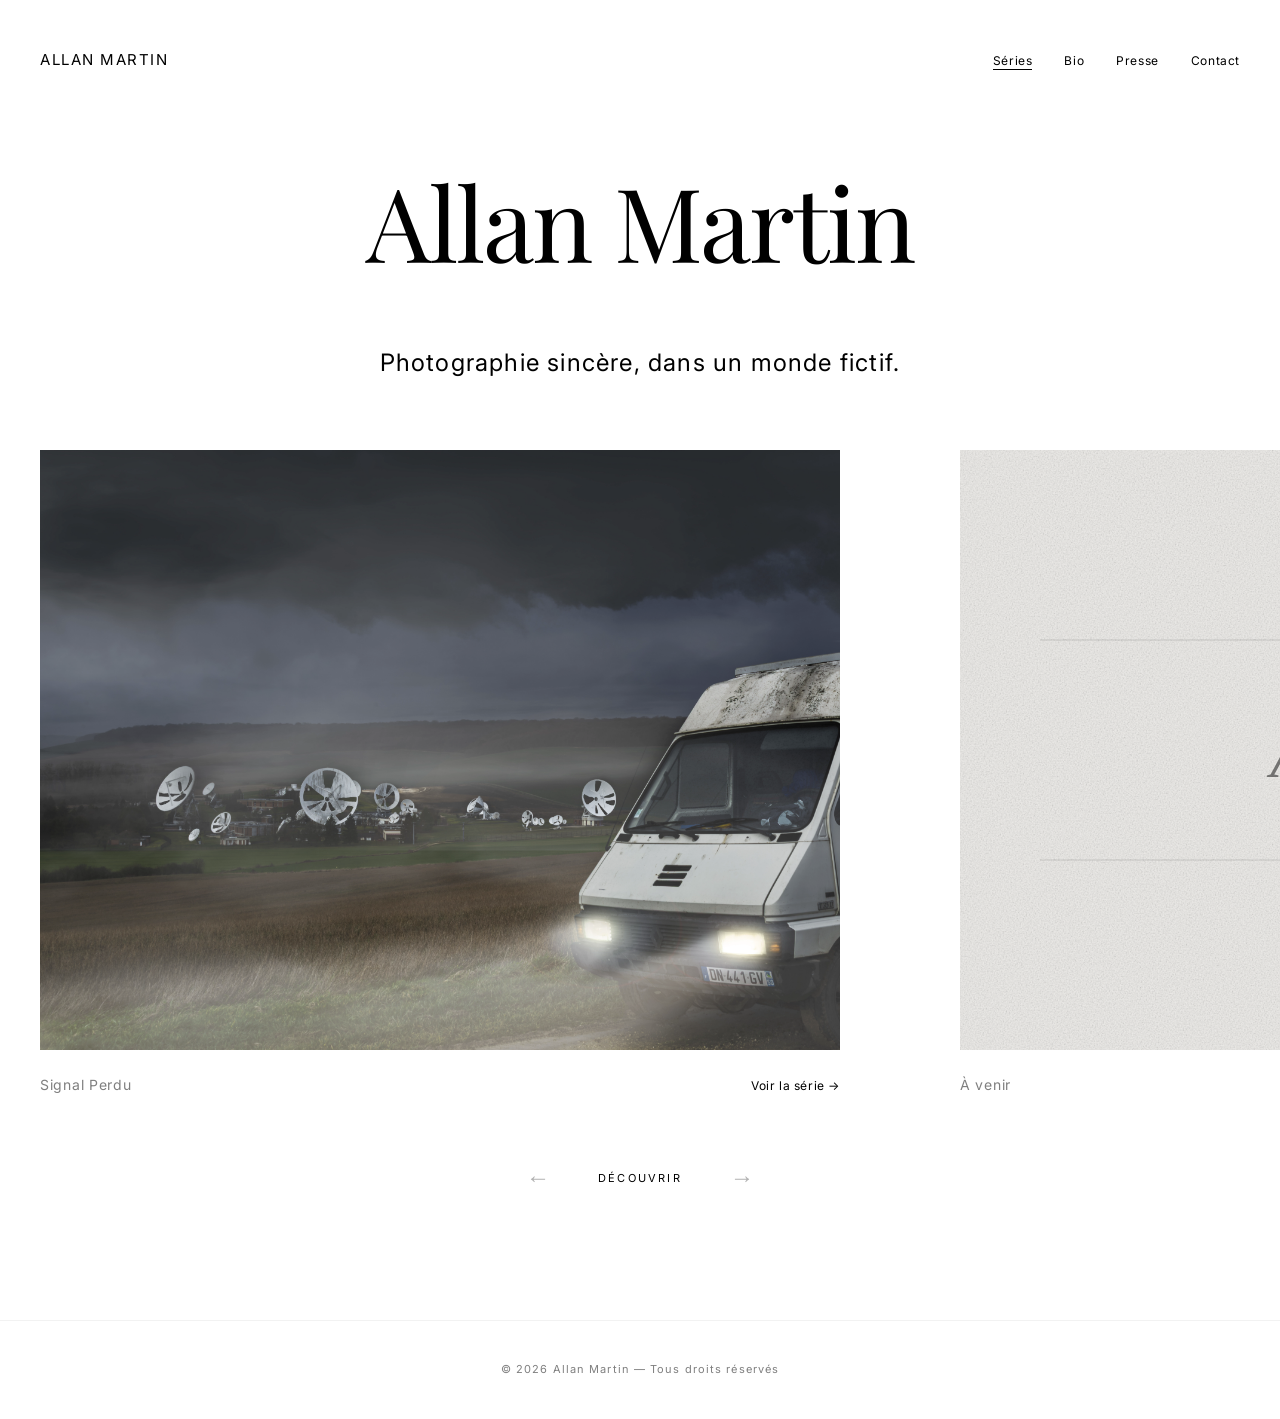
==== index.html @ 407b2964 "Portfolio photographique Allan Martin — version complète - Pages : index, bio, contact, presse, séri" ====
<!DOCTYPE html>
<html lang="fr">
<head>
  <meta charset="UTF-8" />
  <meta name="viewport" content="width=device-width, initial-scale=1.0" />
  <link rel="icon" type="image/svg+xml" href="favicon.svg" />
  <title>Allan Martin — Photographe</title>
  <meta name="description" content="Portfolio photographique d'Allan Martin, photographe normand. Séries en éditions limitées, tirages signés et numérotés." />
  <link rel="canonical" href="https://www.allanmartin.fr/" />

  <!-- Open Graph -->
  <meta property="og:type"        content="website" />
  <meta property="og:url"         content="https://www.allanmartin.fr/" />
  <meta property="og:title"       content="Allan Martin — Photographe" />
  <meta property="og:description" content="Portfolio photographique d'Allan Martin, photographe normand. Séries en éditions limitées, tirages signés et numérotés." />
  <meta property="og:image"       content="https://www.allanmartin.fr/images/Serie01-Signal-Perdu/sentinelle.webp" />
  <meta property="og:locale"      content="fr_FR" />
  <meta property="og:site_name"   content="Allan Martin Photographe" />

  <!-- Twitter Card -->
  <meta name="twitter:card"        content="summary_large_image" />
  <meta name="twitter:title"       content="Allan Martin — Photographe" />
  <meta name="twitter:description" content="Portfolio photographique d'Allan Martin, photographe normand. Séries en éditions limitées, tirages signés et numérotés." />
  <meta name="twitter:image"       content="https://www.allanmartin.fr/images/Serie01-Signal-Perdu/sentinelle.webp" />
  <link rel="preconnect" href="https://fonts.googleapis.com">
  <link rel="preconnect" href="https://fonts.gstatic.com" crossorigin>
  <link href="https://fonts.googleapis.com/css2?family=Inter:wght@300;400;500&family=Playfair+Display:ital,wght@0,400;0,500;0,600;1,400&display=swap" rel="stylesheet">
  <link rel="stylesheet" href="css/style.css" />

  <!-- Données structurées -->
  <script type="application/ld+json">
  {
    "@context": "https://schema.org",
    "@graph": [
      {
        "@type": "Person",
        "@id": "https://www.allanmartin.fr/#person",
        "name": "Allan Martin",
        "jobTitle": "Photographe",
        "url": "https://www.allanmartin.fr/",
        "image": "https://www.allanmartin.fr/images/Serie01-Signal-Perdu/sentinelle.webp",
        "description": "Photographe basé en Normandie, lauréat 2026 de l'aide à la première exposition Surface Sans Cible. Auteur de la série Signal Perdu.",
        "knowsAbout": ["Photographie", "Tirages d'art", "Éditions limitées", "Photographie argentique"]
      },
      {
        "@type": "WebSite",
        "@id": "https://www.allanmartin.fr/#website",
        "name": "Allan Martin Photographe",
        "url": "https://www.allanmartin.fr/",
        "description": "Portfolio photographique d'Allan Martin, photographe normand.",
        "author": { "@id": "https://www.allanmartin.fr/#person" }
      }
    ]
  }
  </script>
</head>
<body>

  <!-- ===== HEADER ===== -->
  <header class="site-header">
    <div class="header-inner">
      <a href="index.html" class="site-logo">Allan Martin</a>
      <button class="nav-toggle" aria-label="Ouvrir le menu" aria-expanded="false">
        <span></span><span></span><span></span>
      </button>
      <nav class="site-nav" role="navigation">
        <ul>
          <li><a href="index.html" class="active">Séries</a></li>
          <li><a href="bio.html">Bio</a></li>
          <li><a href="press.html">Presse</a></li>
          <li><a href="contact.html">Contact</a></li>
        </ul>
      </nav>
    </div>
  </header>

  <!-- ===== HERO ===== -->
  <section class="hero">
    <h1 class="hero-tagline">Allan Martin<br><span style="font-size: clamp(16px, 2vw, 24px); font-family: var(--font-sans); letter-spacing: 0.05em;">Photographie sincère, dans un monde fictif.</span></h1>
  </section>

  <!-- ===== SÉRIES GRID ===== -->
  <main class="series-grid" id="series">
    <!-- Série 1 -->
    <article class="series-item">
      <a href="serie.html?slug=serie-01" class="series-link">
        <div class="series-image-wrap">
          <img
            src="images/Serie01-Signal-Perdu/sentinelle.webp"
            alt="Signal Perdu"
            loading="lazy"
          />
        </div>
        <div class="series-info">
          <h2 class="series-title">Signal Perdu</h2>
          <span class="series-cta">Voir la série</span>
        </div>
      </a>
    </article>

    <!-- Série 02 -->
    <article class="series-item">
      <div class="series-link" style="cursor: default;">
        <div class="series-image-wrap">
          <img
            src="images/series/a-venir.svg"
            alt="Prochaine série — À venir"
            loading="lazy"
          />
        </div>
        <div class="series-info">
          <h2 class="series-title" style="color: var(--color-muted);">À venir</h2>
          <span class="series-cta" style="opacity: 0; pointer-events: none;">—</span>
        </div>
      </div>
    </article>


  </main>

  <div class="carousel-controls">
    <button class="carousel-btn prev" aria-label="Précédent">&#8592;</button>
    <span class="carousel-label">DÉCOUVRIR</span>
    <button class="carousel-btn next" aria-label="Suivant">&#8594;</button>
  </div>

  <!-- ===== FOOTER ===== -->
  <footer class="site-footer">
    <p>© <span id="year"></span> Allan Martin — Tous droits réservés</p>
  </footer>

  <!-- ===== LIGHTBOX ===== -->
  <div class="lightbox" id="lightbox" role="dialog" aria-modal="true" aria-label="Visionneuse" hidden>
    <button class="lightbox-close" id="lightbox-close" aria-label="Fermer">&times;</button>
    <button class="lightbox-prev" id="lightbox-prev" aria-label="Image précédente">&#8592;</button>
    <button class="lightbox-next" id="lightbox-next" aria-label="Image suivante">&#8594;</button>
    <figure class="lightbox-figure">
      <img src="" alt="" id="lightbox-img" />
      <figcaption id="lightbox-caption"></figcaption>
    </figure>
  </div>
  <div class="lightbox-overlay" id="lightbox-overlay"></div>

  <script src="js/main.js"></script>
</body>
</html>
---- css/style.css ----
/* =========================================================
   RESET & BASE
   ========================================================= */
*, *::before, *::after {
  box-sizing: border-box;
  margin: 0;
  padding: 0;
}

:root {
  --color-bg:        #ffffff;
  --color-text:      #000000;
  --color-muted:     #7f7f7f;
  --color-accent:    #000000;
  --color-overlay:   rgba(255, 255, 255, 0.95);

  --font-sans:  'Inter', 'Helvetica Neue', Helvetica, Arial, sans-serif;
  --font-serif: 'Playfair Display', Georgia, 'Times New Roman', serif;

  --header-h:   120px;
  --gap:        120px;
  --transition: 0.45s cubic-bezier(0.4, 0, 0.2, 1);
}

html {
  scroll-behavior: smooth;
}

body {
  background: var(--color-bg);
  color: var(--color-text);
  font-family: var(--font-sans);
  font-size: 14px;
  line-height: 1.6;
  -webkit-font-smoothing: antialiased;
}

img {
  display: block;
  width: 100%;
  height: 100%;
  object-fit: cover;
}

a {
  color: inherit;
  text-decoration: none;
}

/* =========================================================
   HEADER
   ========================================================= */
.site-header {
  position: fixed;
  top: 0;
  left: 0;
  right: 0;
  z-index: 100;
  height: var(--header-h);
  display: flex;
  align-items: center;
  padding: 0 40px;
  background: var(--color-bg);
  transition: padding var(--transition), box-shadow var(--transition);
}

.site-header.scrolled {
  padding: 0 40px;
  box-shadow: 0 1px 0 rgba(0,0,0,0.05); /* very subtle border instead of blur */
}

.header-inner {
  display: flex;
  align-items: center;
  justify-content: space-between;
  width: 100%;
}

.site-logo {
  font-family: var(--font-sans);
  font-size: 15px;
  font-weight: 400;
  letter-spacing: 0.1em;
  color: var(--color-text);
  transition: opacity var(--transition);
  text-transform: uppercase;
}

.site-logo:hover {
  opacity: 0.7;
}

/* Nav */
.site-nav ul {
  display: flex;
  align-items: center;
  gap: 32px;
  list-style: none;
}

.site-nav ul a {
  font-size: 12px;
  font-weight: 400;
  letter-spacing: 0.05em;
  color: var(--color-text);
  transition: color var(--transition);
  position: relative;
  text-transform: none;
}

.site-nav ul a::after {
  content: '';
  position: absolute;
  bottom: -2px;
  left: 0;
  width: 0;
  height: 1px;
  background: var(--color-text);
  transition: width var(--transition);
}


.site-nav ul a:hover,
.site-nav ul a.active {
  color: var(--color-text);
}

.site-nav ul a:hover::after,
.site-nav ul a.active::after {
  width: 100%;
}

/* Hamburger */
.nav-toggle {
  display: none;
  flex-direction: column;
  justify-content: space-between;
  width: 24px;
  height: 16px;
  background: none;
  border: none;
  cursor: pointer;
  padding: 0;
}

.nav-toggle span {
  display: block;
  height: 1px;
  background: var(--color-text);
  transition: transform var(--transition), opacity var(--transition);
}


/* =========================================================
   HERO
   ========================================================= */
.hero {
  min-height: 50vh;
  display: flex;
  align-items: center;
  justify-content: center;
  padding: calc(var(--header-h) + 40px) 40px 60px;
  background: var(--color-bg);
  position: relative;
  overflow: hidden;
  text-align: center;
}

.hero-tagline {
  font-family: var(--font-serif);
  font-size: clamp(40px, 8vw, 110px);
  font-weight: 400;
  line-height: 1.05;
  letter-spacing: -0.02em;
  color: var(--color-text);
  position: relative;
  max-width: 1200px;
}

/* =========================================================
   SERIES GRID
   ========================================================= */
.series-grid {
  display: flex;
  overflow-x: auto;
  scroll-snap-type: x mandatory;
  scroll-behavior: smooth;
  gap: 120px;
  padding: 0 40px 60px;
  scrollbar-width: none; /* Hide scrollbar Firefox */
}
.series-grid::-webkit-scrollbar {
  display: none; /* Hide scrollbar Chrome/Safari */
}

.series-item {
  flex: 0 0 auto;
  width: min(800px, 85vw);
  position: relative;
  scroll-snap-align: center;
  display: flex;
  flex-direction: column;
}

.series-link {
  display: block;
  width: 100%;
  position: relative;
}

/* Image */
.series-image-wrap {
  width: 100%;
  aspect-ratio: 4 / 3;
  overflow: hidden;
  margin-bottom: 24px;
}

.series-image-wrap img {
  display: block;
  width: 100%;
  height: 100%;
  object-fit: cover;
  transition: transform 0.8s cubic-bezier(0.4, 0, 0.2, 1);
  filter: grayscale(10%);
}

.series-item:hover .series-image-wrap img {
  transform: scale(0.98);
  filter: grayscale(0%);
}

/* Overlay info -> under info */
.series-info {
  display: flex;
  flex-direction: row;
  align-items: center;
  justify-content: space-between;
}

.series-title {
  font-family: var(--font-sans);
  font-size: 14px;
  font-weight: 400;
  letter-spacing: 0.05em;
  color: var(--color-muted);
}

.series-cta {
  font-size: 12px;
  letter-spacing: 0.05em;
  color: var(--color-text);
  font-family: var(--font-sans);
}
.series-cta::after {
  content: ' \2192'; /* right arrow */
}

/* =========================================================
   CAROUSEL CONTROLS
   ========================================================= */
.carousel-controls {
  display: flex;
  align-items: center;
  justify-content: center;
  gap: 40px;
  padding-bottom: 120px;
}

.carousel-btn {
  background: none;
  border: none;
  font-size: 24px;
  color: var(--color-text);
  cursor: pointer;
  padding: 8px;
  opacity: 0.3;
  transition: opacity var(--transition);
}

.carousel-btn:hover {
  opacity: 1;
}

.carousel-label {
  font-family: var(--font-sans);
  font-size: 11px;
  letter-spacing: 0.2em;
  text-transform: uppercase;
  color: var(--color-text);
}

/* =========================================================
   FOOTER
   ========================================================= */
.site-footer {
  padding: 40px;
  text-align: center;
  font-size: 11px;
  letter-spacing: 0.1em;
  color: var(--color-muted);
  border-top: 1px solid rgba(0,0,0,0.05);
}

/* =========================================================
   LIGHTBOX
   ========================================================= */
.lightbox-overlay {
  position: fixed;
  inset: 0;
  background: rgba(255, 255, 255, 0.97);
  z-index: 200;
  opacity: 0;
  pointer-events: none;
  transition: opacity 0.4s ease;
}

.lightbox-overlay.active {
  opacity: 1;
  pointer-events: all;
}

.lightbox {
  position: fixed;
  inset: 0;
  z-index: 201;
  display: flex;
  align-items: center;
  justify-content: center;
  padding: 60px 40px;
  opacity: 0;
  pointer-events: none;
  transition: opacity 0.4s ease;
}

.lightbox:not([hidden]) {
  opacity: 1;
  pointer-events: all;
}

/* override hidden attribute */
.lightbox[hidden] {
  display: flex !important;
  opacity: 0;
  pointer-events: none;
}

.lightbox-figure {
  max-width: 90vw;
  max-height: 85vh;
  display: flex;
  flex-direction: column;
  align-items: center;
  gap: 12px;
}

.lightbox-figure img {
  max-width: 100%;
  max-height: 78vh;
  width: auto;
  height: auto;
  object-fit: contain;
}

.lightbox-figure figcaption {
  font-size: 12px;
  letter-spacing: 0.1em;
  color: var(--color-muted);
  text-align: center;
}

.lightbox-close,
.lightbox-prev,
.lightbox-next {
  position: fixed;
  background: none;
  border: none;
  color: var(--color-text);
  cursor: pointer;
  font-size: 24px;
  line-height: 1;
  padding: 12px;
  opacity: 0.5;
  transition: opacity 0.2s;
  z-index: 202;
}

.lightbox-close:hover,
.lightbox-prev:hover,
.lightbox-next:hover {
  opacity: 1;
}

.lightbox-close { top: 20px; right: 24px; font-size: 32px; }
.lightbox-prev  { top: 50%; left: 20px;  transform: translateY(-50%); }
.lightbox-next  { top: 50%; right: 20px; transform: translateY(-50%); }

/* =========================================================
   SERIES CAROUSEL (serie.html)
   ========================================================= */
.serie-fullscreen {
  position: absolute;
  top: 0;
  left: 0;
  width: 100vw;
  height: 100vh;
  background-color: #f4f4f4;
  display: flex;
  flex-direction: column;
  padding-top: 72px; /* espace pour le bouton FERMER */
}

body > .site-header {
  position: fixed;
}

.serie-fermer {
  position: fixed;
  top: 40px;
  left: 40px;
  z-index: 200;
  font-family: var(--font-sans);
  font-size: 11px;
  letter-spacing: 0.15em;
  text-transform: uppercase;
  color: var(--color-text);
  text-decoration: none;
  transition: opacity var(--transition);
}

.serie-fermer:hover {
  opacity: 0.6;
}

.fullscreen-carousel {
  flex: 1;
  position: relative;
  display: block;
  overflow: hidden;
  min-height: 0; /* important for flex shrink */
}

.fullscreen-carousel::-webkit-scrollbar {
  display: none;
}

.fullscreen-carousel img {
  position: absolute;
  top: 50%;
  left: 50%;
  transform: translate(-50%, -50%);
  width: 100%;
  height: 100%;
  object-fit: contain;
  padding: 0 8vw; /* Prevents overlap with arrows */
  opacity: 0;
  pointer-events: none;
  transition: opacity 0.35s ease-in-out;
}

.fullscreen-carousel img.active {
  opacity: 1;
  pointer-events: auto;
}

/* Info Bar — below the image */
.serie-info-bar {
  flex: 0 0 auto;
  padding: 20px 40px 28px;
  pointer-events: none;
  z-index: 100;
}

.serie-info-text {
  font-family: var(--font-sans);
  color: var(--color-text);
  pointer-events: auto;
  display: flex;
  flex-direction: column;
}

.serie-image-title {
  font-size: 14px;
  font-weight: 400;
  margin-bottom: 2px;
}

.serie-details {
  font-size: 11px;
  text-transform: uppercase;
  letter-spacing: 0.12em;
  opacity: 0.9;
  line-height: 1.4;
}

.serie-about {
  font-size: 11px;
  text-transform: uppercase;
  letter-spacing: 0.12em;
  opacity: 0.9;
  text-decoration: none;
  margin-top: 8px;
  transition: opacity var(--transition);
}

.serie-about:hover {
  opacity: 0.5;
}

/* Absolute Mid Nav (Left/Right Chevrons) */
.serie-nav-absolute {
  position: absolute;
  top: 50%;
  left: 0;
  width: 100%;
  pointer-events: none;
  display: flex;
  justify-content: space-between;
  padding: 0 40px;
  transform: translateY(-50%);
  z-index: 100;
}

.serie-nav-absolute button {
  background: none;
  border: none;
  color: rgba(0,0,0,0.35); /* Subtle dark gray */
  cursor: pointer;
  pointer-events: auto;
  display: flex;
  align-items: center;
  justify-content: center;
  padding: 12px;
  transition: color var(--transition);
}

.serie-nav-absolute button:hover {
  color: rgba(0,0,0,0.8);
}

/* =========================================================
   BIO / CONTACT / COMMISSIONS PAGES
   ========================================================= */
.page-wrapper {
  min-height: 100vh;
  padding-top: calc(var(--header-h) + 60px);
  padding-bottom: 80px;
  padding-left: clamp(32px, 8vw, 120px);
  padding-right: clamp(32px, 8vw, 120px);
}

.page-title {
  font-family: var(--font-serif);
  font-size: clamp(32px, 5vw, 64px);
  font-weight: 400;
  letter-spacing: -0.01em;
  line-height: 1.15;
  margin-bottom: 48px;
  color: var(--color-text);
}

.page-body {
  max-width: 640px;
}

.page-body p {
  font-family: var(--font-sans);
  font-size: 15px;
  line-height: 1.85;
  color: var(--color-text);
  margin-bottom: 32px;
}

.dropcap {
  float: left;
  font-family: var(--font-serif);
  font-size: 96px;
  line-height: 0.85;
  padding-top: 4px;
  padding-right: 12px;
  color: var(--color-text);
}

.page-body p a {
  color: var(--color-text);
  border-bottom: 1px solid rgba(0,0,0,0.2);
  transition: border-color var(--transition);
}

.page-body p a:hover {
  border-color: var(--color-text);
}

/* Contact form */
.contact-form {
  margin-top: 48px;
  display: flex;
  flex-direction: column;
  gap: 20px;
  max-width: 520px;
}

.form-group {
  display: flex;
  flex-direction: column;
  gap: 6px;
}

.form-group label {
  font-size: 11px;
  letter-spacing: 0.12em;
  text-transform: uppercase;
  color: var(--color-muted);
}

.form-group input,
.form-group textarea {
  background: transparent;
  border: none;
  border-bottom: 1px solid rgba(0,0,0,0.18);
  color: var(--color-text);
  font-family: var(--font-sans);
  font-size: 14px;
  padding: 10px 0;
  outline: none;
  transition: border-color var(--transition);
  resize: none;
}

.form-group input::placeholder,
.form-group textarea::placeholder {
  color: rgba(107, 103, 99, 0.5);
}

.form-group input:focus,
.form-group textarea:focus {
  border-bottom-color: var(--color-text);
}

.form-group textarea {
  min-height: 120px;
}

.btn-submit {
  align-self: flex-start;
  background: none;
  border: 1px solid rgba(0,0,0,0.25);
  color: var(--color-text);
  font-family: var(--font-sans);
  font-size: 11px;
  letter-spacing: 0.14em;
  text-transform: uppercase;
  padding: 14px 32px;
  cursor: pointer;
  transition: background var(--transition), color var(--transition), border-color var(--transition);
}

.btn-submit:hover {
  background: var(--color-text);
  color: var(--color-bg);
  border-color: var(--color-text);
}

.btn-submit:disabled {
  opacity: 0.5;
  cursor: not-allowed;
}

/* Feedback message */
.form-feedback {
  font-size: 13px;
  line-height: 1.5;
  min-height: 20px;
  margin-top: 4px;
}

.form-feedback--ok  { color: #2d6a2d; }
.form-feedback--err { color: #b03030; }

/* Honeypot — invisible pour les humains */
.hp-field {
  position: absolute;
  left: -9999px;
  width: 1px;
  height: 1px;
  overflow: hidden;
  opacity: 0;
  pointer-events: none;
}

/* =========================================================
   FADE-IN ON SCROLL (via IntersectionObserver in main.js)
   ========================================================= */
.fade-in {
  opacity: 0;
  transform: translateY(16px);
  transition: opacity 0.7s ease, transform 0.7s ease;
}

.fade-in.visible {
  opacity: 1;
  transform: translateY(0);
}

/* =========================================================
   RESPONSIVE
   ========================================================= */
@media (max-width: 900px) {
  .series-grid {
    grid-template-columns: repeat(2, 1fr);
  }

  .series-item:first-child {
    grid-column: span 2;
  }

  .serie-gallery {
    columns: 2;
  }
}

@media (max-width: 640px) {
  :root { --header-h: 60px; }

  .site-header { padding: 0 20px; }

  /* Mobile nav */
  .nav-toggle {
    display: flex;
    z-index: 110;
  }

  .site-nav {
    position: fixed;
    inset: 0;
    background: var(--color-bg);
    display: flex;
    flex-direction: column;
    align-items: center;
    justify-content: center;
    gap: 40px;
    transform: translateX(100%);
    transition: transform var(--transition);
    z-index: 105;
    border-top: 1px solid rgba(0,0,0,0.08);
    text-align: center;
  }

  .site-nav.open {
    transform: translateX(0);
  }

  .site-nav ul a {
    font-size: 20px;
    letter-spacing: 0.08em;
  }

  .site-nav ul {
    flex-direction: column;
    gap: 32px;
  }

  .nav-toggle[aria-expanded="true"] span:nth-child(1) {
    transform: translateY(7px) rotate(45deg);
  }
  .nav-toggle[aria-expanded="true"] span:nth-child(2) {
    opacity: 0;
  }
  .nav-toggle[aria-expanded="true"] span:nth-child(3) {
    transform: translateY(-7px) rotate(-45deg);
  }

  .series-grid {
    gap: 20px;
    padding: 0 20px 40px;
  }

  .carousel-controls {
    padding-bottom: 80px;
    gap: 24px;
  }

  .series-item {
    width: 85vw;
  }

  .serie-fermer {
    top: 20px; left: 20px;
  }
  .serie-info-bar {
    padding: 14px 20px 20px;
  }
  .serie-nav-absolute {
    padding: 0 10px;
  }
  .fullscreen-carousel img {
    height: 70vh;
  }

  .page-wrapper {
    padding-left: 20px;
    padding-right: 20px;
  }

  .lightbox-prev { left: 8px; }
  .lightbox-next { right: 8px; }
}

/* =========================================================
   PRESS PAGE
   ========================================================= */
.press-section {
  margin-bottom: 72px;
}

.press-section-title {
  font-family: var(--font-sans);
  font-size: 11px;
  font-weight: 400;
  letter-spacing: 0.18em;
  text-transform: uppercase;
  color: var(--color-muted);
  margin-bottom: 32px;
  padding-bottom: 16px;
  border-bottom: 1px solid rgba(0,0,0,0.07);
}

.press-list {
  list-style: none;
  display: flex;
  flex-direction: column;
}

.press-item {
  display: flex;
  flex-direction: column;
  gap: 6px;
  padding: 28px 0;
  border-bottom: 1px solid rgba(0,0,0,0.07);
}

.press-item-header {
  display: flex;
  align-items: baseline;
  gap: 16px;
}

.press-item-publication {
  font-family: var(--font-sans);
  font-size: 11px;
  font-weight: 500;
  letter-spacing: 0.12em;
  text-transform: uppercase;
  color: var(--color-text);
}

.press-item-date {
  font-family: var(--font-sans);
  font-size: 11px;
  letter-spacing: 0.08em;
  color: var(--color-muted);
}

.press-item-title {
  font-family: var(--font-serif);
  font-size: clamp(15px, 2vw, 19px);
  font-weight: 400;
  color: var(--color-text);
  line-height: 1.4;
  transition: opacity var(--transition);
  width: fit-content;
}

.press-item-title:hover {
  opacity: 0.5;
}

.press-item-expo,
.press-item-desc {
  font-family: var(--font-sans);
  font-size: 12px;
  letter-spacing: 0.04em;
  color: var(--color-muted);
  font-style: italic;
}

.press-download {
  display: inline-flex;
  align-items: center;
  gap: 8px;
  font-family: var(--font-sans);
  font-size: 11px;
  letter-spacing: 0.12em;
  text-transform: uppercase;
  color: var(--color-text);
  margin-top: 4px;
  transition: opacity var(--transition);
  width: fit-content;
}

.press-download:hover {
  opacity: 0.5;
}

/* =========================================================
   ABOUT MODAL (serie.html)
   ========================================================= */
.about-modal {
  position: fixed;
  inset: 0;
  background: var(--color-overlay);
  z-index: 300;
  display: flex;
  align-items: center;
  justify-content: center;
  opacity: 0;
  pointer-events: none;
  transition: opacity var(--transition);
}

.about-modal.active {
  opacity: 1;
  pointer-events: all;
}

.about-modal[hidden] {
  display: flex !important;
  opacity: 0;
  pointer-events: none;
}

.about-modal-content {
  max-width: 600px;
  padding: 40px;
  text-align: center;
}

.about-modal-title {
  font-family: var(--font-serif);
  font-size: 32px;
  margin-bottom: 24px;
}

.about-modal-text {
  font-family: var(--font-sans);
  font-size: 14px;
  line-height: 1.8;
  color: var(--color-text);
  text-align: left;
}

.about-modal-close {
  position: absolute;
  top: 40px;
  right: 40px;
  background: none;
  border: none;
  font-size: 24px;
  cursor: pointer;
  color: var(--color-text);
  opacity: 0.5;
  transition: opacity var(--transition);
}

.about-modal-close:hover {
  opacity: 1;
}
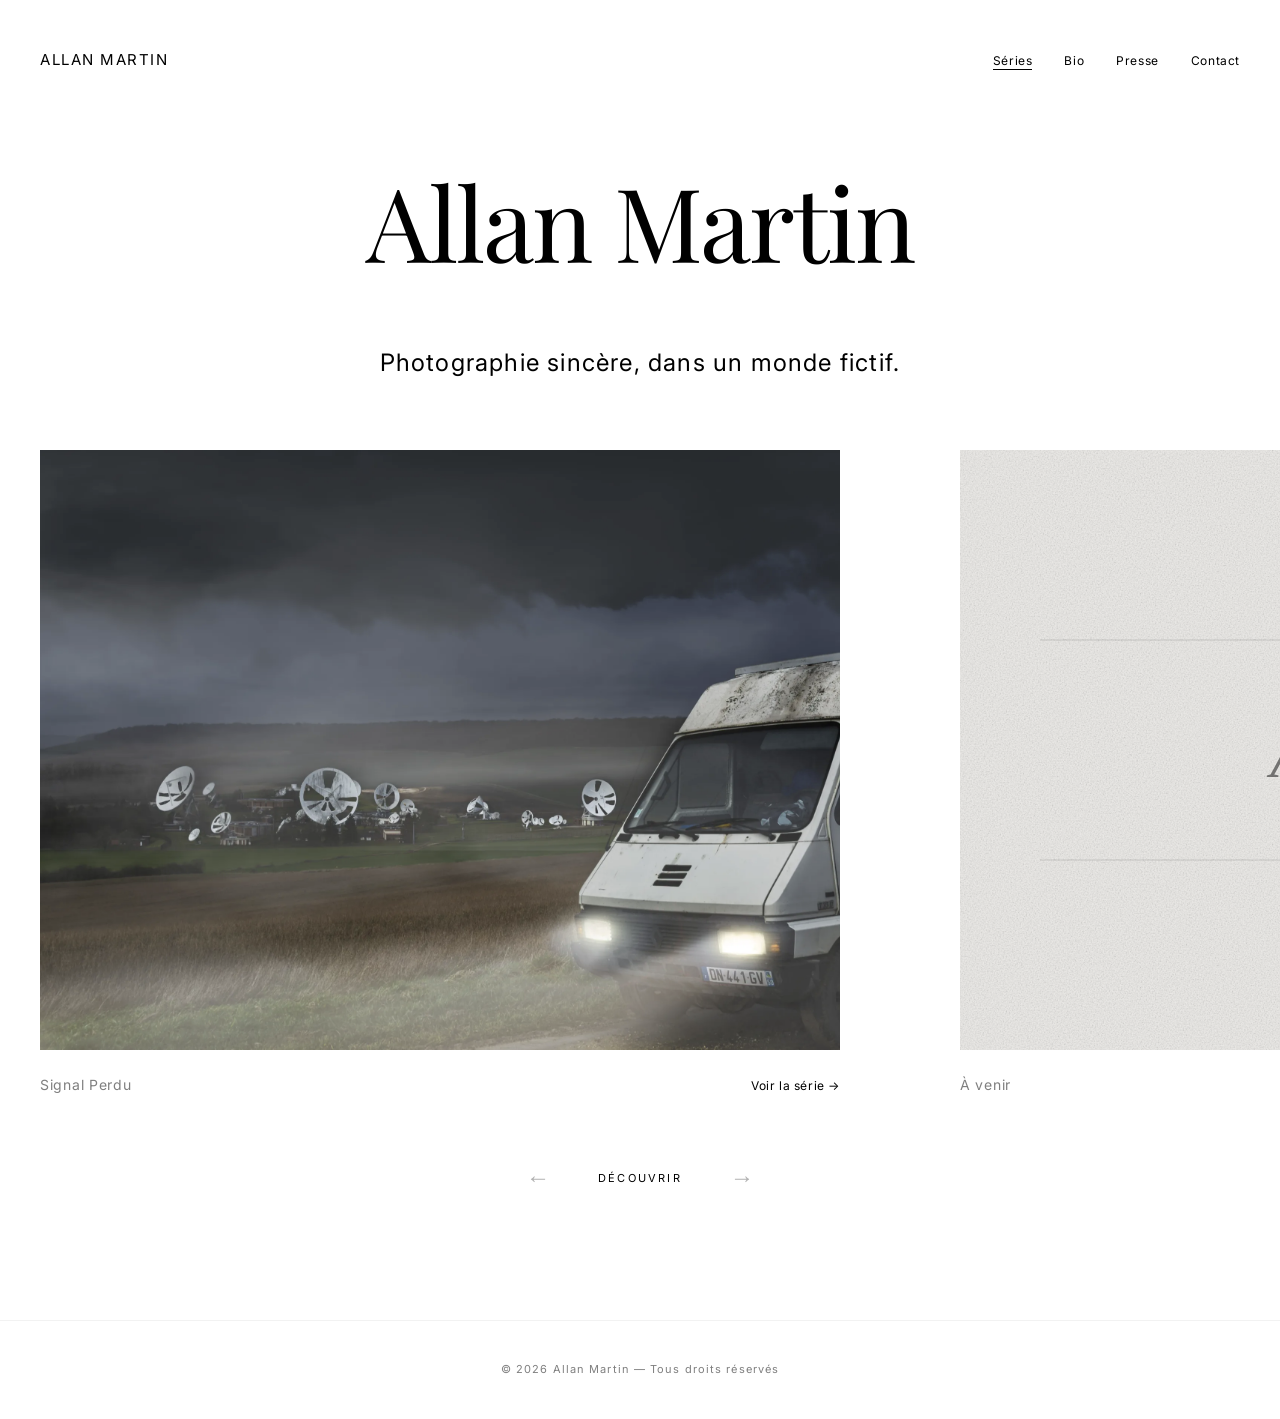
==== commit 8d2d6923: "«matomo »" ====
--- a/index.html
+++ b/index.html
@@ -1,10 +1,26 @@
 <!DOCTYPE html>
 <html lang="fr">
 <head>
+  <!-- Matomo -->
+<script>
+  var _paq = window._paq = window._paq || [];
+  /* tracker methods like "setCustomDimension" should be called before "trackPageView" */
+  _paq.push(['trackPageView']);
+  _paq.push(['enableLinkTracking']);
+  (function() {
+    var u="//www.traffic.allanmartin.fr/";
+    _paq.push(['setTrackerUrl', u+'matomo.php']);
+    _paq.push(['setSiteId', '2']);
+    var d=document, g=d.createElement('script'), s=d.getElementsByTagName('script')[0];
+    g.async=true; g.src=u+'matomo.js'; s.parentNode.insertBefore(g,s);
+  })();
+</script>
+<!-- End Matomo Code -->
+
   <meta charset="UTF-8" />
   <meta name="viewport" content="width=device-width, initial-scale=1.0" />
   <link rel="icon" type="image/svg+xml" href="favicon.svg" />
-  <title>Allan Martin — Photographe</title>
+  <title>Allan Martin</title>
   <meta name="description" content="Portfolio photographique d'Allan Martin, photographe normand. Séries en éditions limitées, tirages signés et numérotés." />
   <link rel="canonical" href="https://www.allanmartin.fr/" />
 
@@ -59,15 +75,15 @@
   <!-- ===== HEADER ===== -->
   <header class="site-header">
     <div class="header-inner">
-      <a href="index.html" class="site-logo">Allan Martin</a>
+      <a href="/" class="site-logo">Allan Martin</a>
       <button class="nav-toggle" aria-label="Ouvrir le menu" aria-expanded="false">
         <span></span><span></span><span></span>
       </button>
       <nav class="site-nav" role="navigation">
         <ul>
-          <li><a href="index.html" class="active">Séries</a></li>
+          <li><a href="/" class="active">Séries</a></li>
           <li><a href="bio.html">Bio</a></li>
-          <li><a href="press.html">Presse</a></li>
+          <li><a href="presse.html">Presse</a></li>
           <li><a href="contact.html">Contact</a></li>
         </ul>
       </nav>
--- a/css/style.css
+++ b/css/style.css
@@ -536,6 +536,28 @@
 
 .serie-nav-absolute button:hover {
   color: rgba(0,0,0,0.8);
+}
+
+/* Nav mobile sous les photos (masquée sur desktop) */
+.serie-nav-mobile {
+  display: none;
+}
+.serie-nav-mobile button {
+  background: none;
+  border: none;
+  cursor: pointer;
+  color: var(--color-text);
+  padding: 10px;
+  display: flex;
+  align-items: center;
+  justify-content: center;
+}
+.serie-nav-mobile-counter {
+  font-family: var(--font-sans);
+  font-size: 12px;
+  font-weight: 400;
+  letter-spacing: 0.1em;
+  color: var(--color-muted);
 }
 
 /* =========================================================
@@ -797,6 +819,17 @@
     height: 70vh;
   }
 
+  /* Masque les flèches superposées, affiche la nav mobile sous les photos */
+  .serie-nav-absolute { display: none; }
+  .serie-nav-mobile {
+    display: flex;
+    align-items: center;
+    justify-content: space-between;
+    padding: 14px 32px;
+    background: var(--color-bg);
+    border-top: 1px solid rgba(0,0,0,0.07);
+  }
+
   .page-wrapper {
     padding-left: 20px;
     padding-right: 20px;
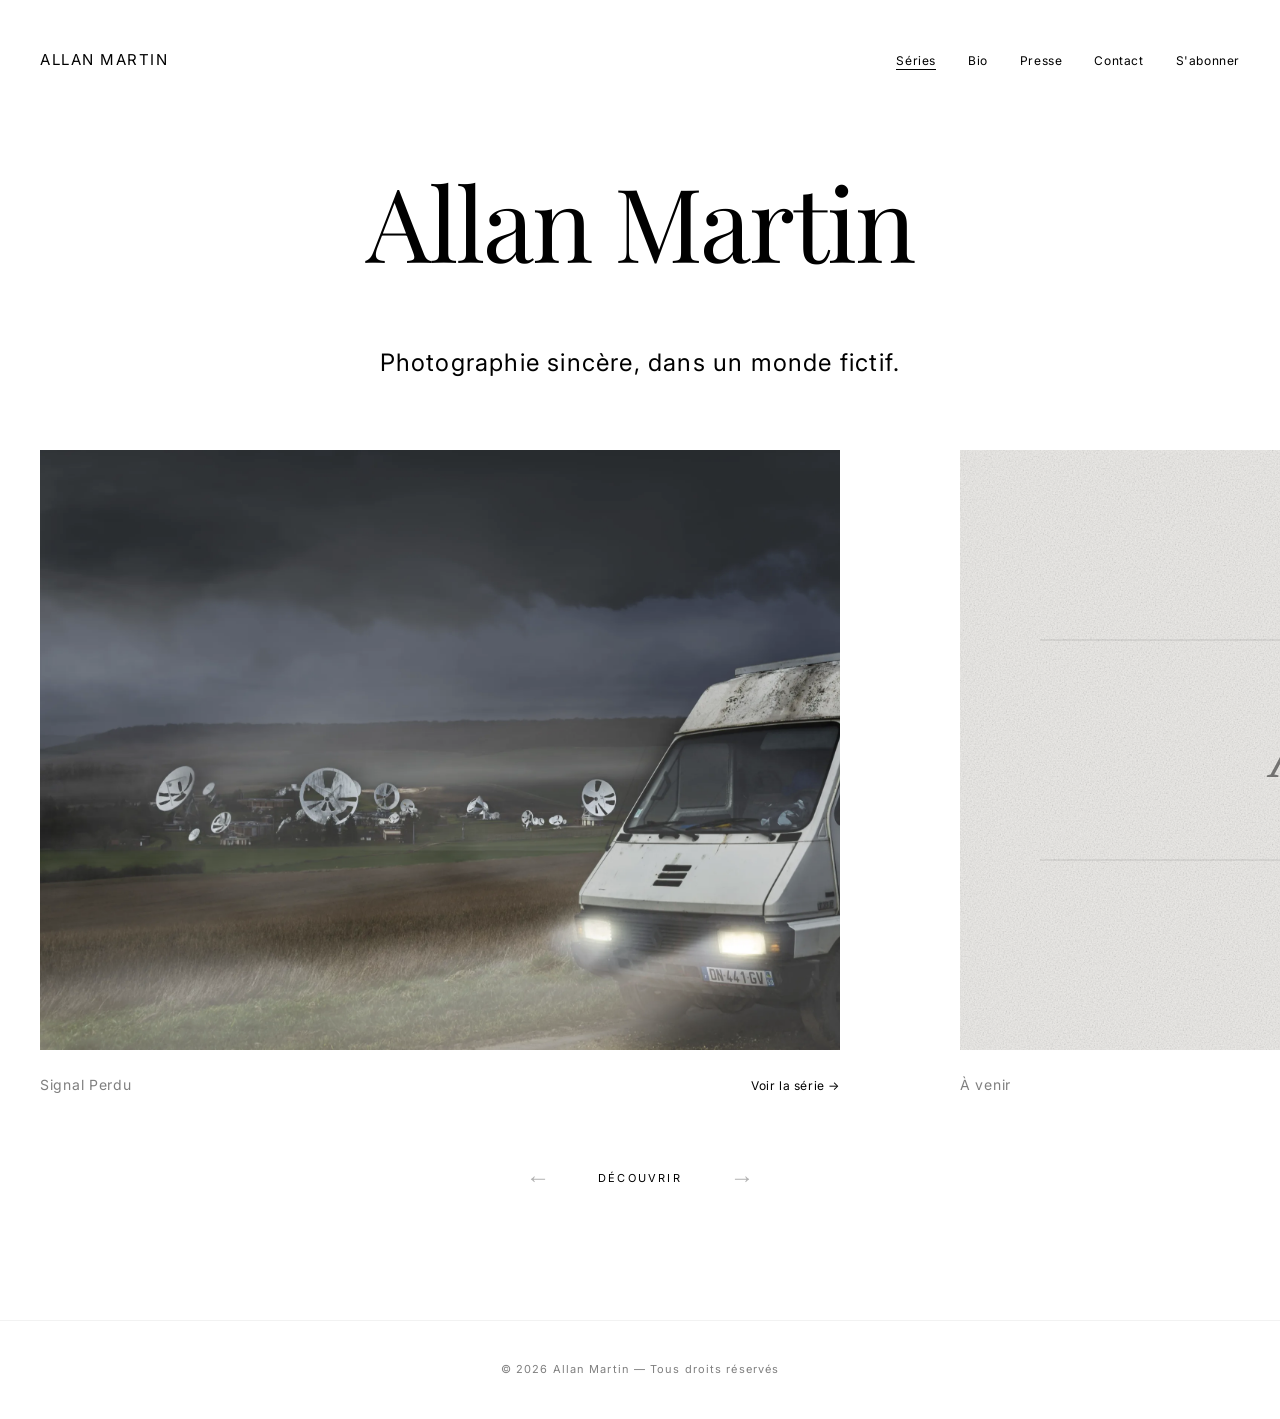
==== commit 7ce80091: "ajout newletter brevo" ====
--- a/index.html
+++ b/index.html
@@ -1,7 +1,7 @@
 <!DOCTYPE html>
 <html lang="fr">
 <head>
-  <!-- Matomo -->
+<!-- Matomo -->
 <script>
   var _paq = window._paq = window._paq || [];
   /* tracker methods like "setCustomDimension" should be called before "trackPageView" */
@@ -16,6 +16,7 @@
   })();
 </script>
 <!-- End Matomo Code -->
+
 
   <meta charset="UTF-8" />
   <meta name="viewport" content="width=device-width, initial-scale=1.0" />
@@ -85,6 +86,7 @@
           <li><a href="bio.html">Bio</a></li>
           <li><a href="presse.html">Presse</a></li>
           <li><a href="contact.html">Contact</a></li>
+          <li><a href="#newsletter-modal" class="js-newsletter-open">S'abonner</a></li>
         </ul>
       </nav>
     </div>
@@ -133,6 +135,62 @@
 
 
   </main>
+
+  <div class="newsletter-modal" id="newsletter-modal" hidden aria-hidden="true">
+    <div class="newsletter-modal__backdrop" data-newsletter-close></div>
+    <div class="newsletter-modal__panel" role="dialog" aria-modal="true" aria-labelledby="newsletter-modal-title">
+      <button type="button" class="newsletter-modal__close" id="newsletter-modal-close" aria-label="Fermer" data-newsletter-close>&times;</button>
+      <h2 id="newsletter-modal-title">S'abonner à la newsletter</h2>
+      <p>Recevez les annonces de nouvelles séries, expositions et disponibilités de tirages.</p>
+
+      <form
+        class="inscription-form"
+        id="inscription-form"
+        method="post"
+        action="inscription.php"
+        novalidate
+      >
+        <div class="hp-field" aria-hidden="true">
+          <label for="inscription_website">Ne pas remplir</label>
+          <input
+            type="text"
+            id="inscription_website"
+            name="website"
+            tabindex="-1"
+            autocomplete="off"
+          />
+        </div>
+
+        <input type="hidden" id="inscription_time" name="inscription_time" value="" />
+
+        <label for="inscription_email" class="sr-only">Adresse e-mail</label>
+        <input
+          type="email"
+          id="inscription_email"
+          name="email"
+          placeholder="votre@email.com"
+          autocomplete="email"
+          required
+        />
+
+        <div class="inscription-consent">
+          <input
+            type="checkbox"
+            id="inscription_consent"
+            name="consent"
+            value="1"
+            required
+          />
+          <label for="inscription_consent">
+            J'accepte de recevoir la newsletter et je peux me desinscrire a tout moment.
+          </label>
+        </div>
+
+        <button type="submit" class="btn-submit">S'inscrire</button>
+        <p class="form-feedback" id="inscription-feedback" aria-live="polite"></p>
+      </form>
+    </div>
+  </div>
 
   <div class="carousel-controls">
     <button class="carousel-btn prev" aria-label="Précédent">&#8592;</button>
--- a/css/style.css
+++ b/css/style.css
@@ -708,6 +708,119 @@
   overflow: hidden;
   opacity: 0;
   pointer-events: none;
+}
+
+.sr-only {
+  position: absolute;
+  width: 1px;
+  height: 1px;
+  padding: 0;
+  margin: -1px;
+  overflow: hidden;
+  clip: rect(0, 0, 0, 0);
+  white-space: nowrap;
+  border: 0;
+}
+
+.newsletter-modal {
+  position: fixed;
+  inset: 0;
+  z-index: 400;
+  display: grid;
+  place-items: center;
+}
+
+.newsletter-modal[hidden] {
+  display: none;
+}
+
+.newsletter-modal__backdrop {
+  position: absolute;
+  inset: 0;
+  background: rgba(0, 0, 0, 0.45);
+}
+
+.newsletter-modal__panel {
+  position: relative;
+  width: min(640px, calc(100vw - 40px));
+  background: #ffffff;
+  border: 1px solid rgba(0,0,0,0.15);
+  padding: 28px;
+  box-shadow: 0 24px 50px rgba(0, 0, 0, 0.2);
+}
+
+.newsletter-modal__close {
+  position: absolute;
+  top: 10px;
+  right: 10px;
+  border: none;
+  background: transparent;
+  color: var(--color-muted);
+  font-size: 26px;
+  line-height: 1;
+  cursor: pointer;
+  padding: 8px;
+}
+
+.newsletter-modal__close:hover {
+  color: var(--color-text);
+}
+
+.newsletter-modal__panel h2 {
+  font-family: var(--font-serif);
+  font-size: clamp(24px, 3vw, 32px);
+  line-height: 1.15;
+  margin-bottom: 8px;
+}
+
+.newsletter-modal__panel > p {
+  font-size: 13px;
+  color: var(--color-muted);
+  margin-bottom: 16px;
+}
+
+.inscription-form {
+  display: grid;
+  grid-template-columns: 1fr auto;
+  gap: 12px;
+  align-items: end;
+}
+
+.inscription-form input[type="email"] {
+  background: transparent;
+  border: none;
+  border-bottom: 1px solid rgba(0,0,0,0.2);
+  color: var(--color-text);
+  font-family: var(--font-sans);
+  font-size: 14px;
+  padding: 12px 0;
+  outline: none;
+  transition: border-color var(--transition);
+}
+
+.inscription-form input[type="email"]:focus {
+  border-bottom-color: var(--color-text);
+}
+
+.inscription-consent {
+  grid-column: 1 / -1;
+  display: flex;
+  align-items: flex-start;
+  gap: 10px;
+}
+
+.inscription-consent input[type="checkbox"] {
+  margin-top: 3px;
+}
+
+.inscription-consent label {
+  font-size: 12px;
+  line-height: 1.45;
+  color: var(--color-muted);
+}
+
+.inscription-form .form-feedback {
+  grid-column: 1 / -1;
 }
 
 /* =========================================================
@@ -835,8 +948,97 @@
     padding-right: 20px;
   }
 
+  .newsletter-modal__panel {
+    width: calc(100vw - 24px);
+    padding: 20px 16px 16px;
+  }
+
+  .inscription-form {
+    grid-template-columns: 1fr;
+  }
+
   .lightbox-prev { left: 8px; }
   .lightbox-next { right: 8px; }
+}
+
+/* =========================================================
+   BIO PAGE — EXPOSITIONS
+   ========================================================= */
+.expo-section {
+  margin-top: 64px;
+  max-width: 800px;
+}
+
+.expo-section-title {
+  font-family: var(--font-sans);
+  font-size: 11px;
+  font-weight: 400;
+  letter-spacing: 0.18em;
+  text-transform: uppercase;
+  color: var(--color-muted);
+  margin-bottom: 32px;
+  padding-bottom: 16px;
+  border-bottom: 1px solid rgba(0,0,0,0.07);
+}
+
+.expo-list {
+  list-style: none;
+  display: flex;
+  flex-direction: column;
+}
+
+.expo-item {
+  display: grid;
+  grid-template-columns: 52px 1fr 1fr auto;
+  align-items: baseline;
+  gap: 12px 24px;
+  padding: 18px 0;
+  border-bottom: 1px solid rgba(0,0,0,0.07);
+}
+
+.expo-year {
+  font-family: var(--font-sans);
+  font-size: 12px;
+  font-weight: 500;
+  letter-spacing: 0.06em;
+  color: var(--color-muted);
+}
+
+.expo-title {
+  font-family: var(--font-serif);
+  font-size: clamp(14px, 1.6vw, 17px);
+  font-weight: 400;
+  color: var(--color-text);
+  line-height: 1.4;
+}
+
+.expo-venue {
+  font-family: var(--font-sans);
+  font-size: 13px;
+  color: var(--color-text);
+}
+
+.expo-location {
+  font-family: var(--font-sans);
+  font-size: 12px;
+  letter-spacing: 0.04em;
+  color: var(--color-muted);
+  white-space: nowrap;
+}
+
+@media (max-width: 600px) {
+  .expo-item {
+    grid-template-columns: 44px 1fr;
+    grid-template-rows: auto auto;
+  }
+
+  .expo-venue {
+    grid-column: 2;
+  }
+
+  .expo-location {
+    grid-column: 2;
+  }
 }
 
 /* =========================================================
